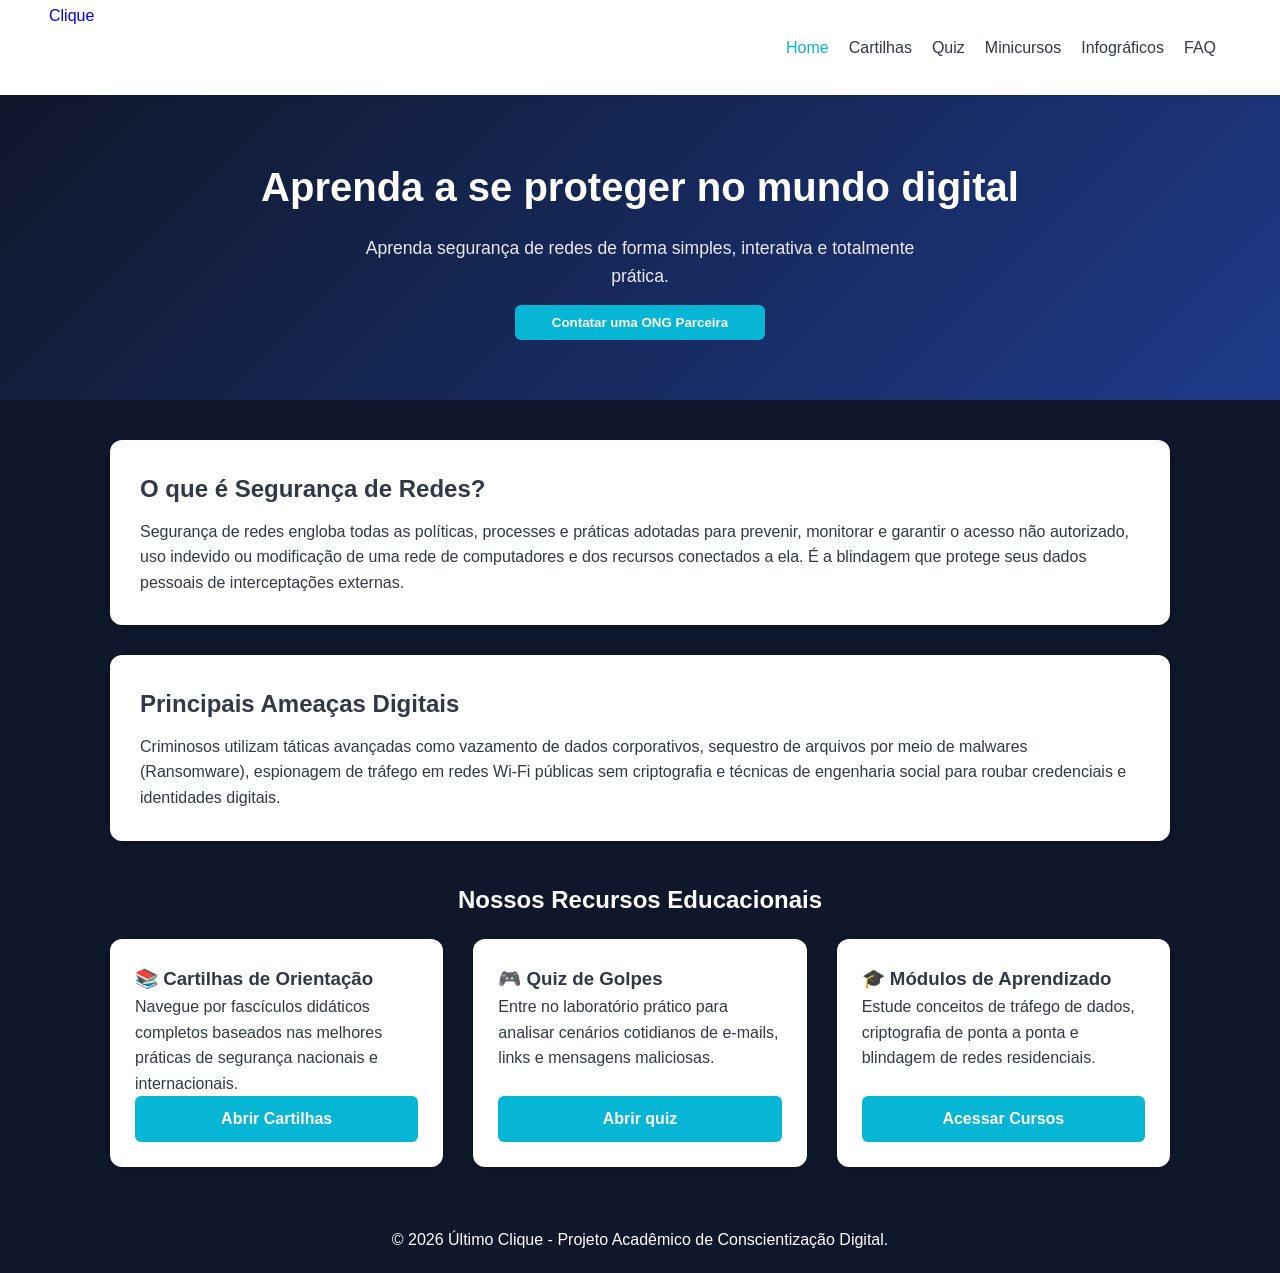
==== src/pages/index.html @ 8b84fd2d "Refatorando paginas e adicionando cores em algunt títulos" ====
<!DOCTYPE html>
<html lang="pt-BR">
<head>
    <meta charset="UTF-8">
    <meta name="viewport" content="width=device-width, initial-scale=1.0">
    <title>Último Clique - Home</title>
    <link rel="stylesheet" href="../css/style.css">
</head>
<body>
    <header>
        <div class="logo">
            <a href="index.html">
                <img src="../assets/img/logo.png" alt="Logotipo Último Clique" class="logo-img">
            </a>
        </div>
        <nav>
            <ul>
                <li><a href="index.html" class="active">Home</a></li>
                <li><a href="cartilhas.html">Cartilhas</a></li>
                 <li><a href="quiz.html">Quiz</a></li>
                <li><a href="minicursos.html">Minicursos</a></li>
                <li><a href="infograficos.html">Infográficos</a></li>
                <li><a href="faq.html">FAQ</a></li>
            </ul>
        </nav>
    </header>

    <section class="hero">
        <h1>Aprenda a se proteger no mundo digital</h1>
        <p>Aprenda segurança de redes de forma simples, interativa e totalmente prática.</p>
        <button class="btn" id="btnOng" style="max-width:250px; margin-top:15px;">Contatar uma ONG Parceira</button>
    </section>

    <main class="container">
        <div class="info-section">
            <h2>O que é Segurança de Redes?</h2>
            <p style="margin-top:10px;">Segurança de redes engloba todas as políticas, processes e práticas adotadas para prevenir, monitorar e garantir o acesso não autorizado, uso indevido ou modificação de uma rede de computadores e dos recursos conectados a ela. É a blindagem que protege seus dados pessoais de interceptações externas.</p>
        </div>

        <div class="info-section">
            <h2>Principais Ameaças Digitais</h2>
            <p style="margin-top:10px;">Criminosos utilizam táticas avançadas como vazamento de dados corporativos, sequestro de arquivos por meio de malwares (Ransomware), espionagem de tráfego em redes Wi-Fi públicas sem criptografia e técnicas de engenharia social para roubar credenciais e identidades digitais.</p>
        </div>

        <h2 style="text-align:center; margin: 40px 0 20px 0;" class="titulo">Nossos Recursos Educacionais</h2>
        
        <div class="grid">
            <div class="card">
                <h3>📚 Cartilhas de Orientação</h3>
                <p>Navegue por fascículos didáticos completos baseados nas melhores práticas de segurança nacionais e internacionais.</p>
                <a href="cartilhas.html" class="btn">Abrir Cartilhas</a>
            </div>
            
            <div class="card">
                <h3>🎮 Quiz de Golpes</h3>
                <p>Entre no laboratório prático para analisar cenários cotidianos de e-mails, links e mensagens maliciosas.</p>
                <a href="quiz.html" class="btn">Abrir quiz</a>
            </div>
            
            <div class="card">
                <h3>🎓 Módulos de Aprendizado</h3>
                <p>Estude conceitos de tráfego de dados, criptografia de ponta a ponta e blindagem de redes residenciais.</p>
                <a href="minicursos.html" class="btn">Acessar Cursos</a>
            </div>
        </div>
    </main>

    <div class="modal" id="ongModal">
        <div class="modal-content">
            <h3>Suporte Specialized</h3>
            <p style="margin:15px 0;">Caso precise reportar alguma infração cibernética ou precise de suporte, entre em contato através do e-mail de apoio institucional de nossa organização parceira:</p>
            <p style="font-weight:bold; color:var(--accent-color); font-size: 1.1rem;">ajuda@ongparceira.org</p>
            <button class="btn" id="closeOng" style="max-width:150px; margin-top:15px;">Fechar</button>
        </div>
    </div>

    <footer>
        <p>&copy; 2026 Último Clique - Projeto Acadêmico de Conscientização Digital.</p>
    </footer>

    <script src="../js/script.js"></script>
</body>
</html>
---- src/css/style.css ----
/* --- CONFIGURAÇÕES GERAIS --- */
* {
    margin: 0;
    padding: 0;
    box-sizing: border-box;
    font-family: 'Segoe UI', Tahoma, Geneva, Verdana, sans-serif;
}

:root {
    --primary-color: #0f172a;   /* Azul Marinho Confiança */
    --accent-color: #06b6d4;     /* Destaques e Links */
    --accent-hover: #1d4ed8;
    --success-color: #10b981;    /* Verde Segurança */
    --bg-light: #0f172a;         /* Branco/Cinza Claro Limpeza */
    --text-dark: #303947;
    --danger-color: #ef4444;
    --card-shadow: 0 4px 6px -1px rgba(0, 0, 0, 0.1), 0 2px 4px -1px rgba(0, 0, 0, 0.06);
}

body {
    background-color: var(--bg-light);
    color: var(--text-dark);
    line-height: 1.6;
    display: flex;
    flex-direction: column;
    min-height: 100vh;
}

/* --- CABEÇALHO --- */
header {
    background-color: white;
    padding: 0 5%;              
    height: 95px;               /* Deixa o header fixo numa altura bonita */
    display: flex;
    justify-content: space-between;
    align-items: center;
    box-shadow: 0 2px 4px rgba(0,0,0,0.05);
    position: sticky;
    top: 0;
    z-index: 100;
}

.logo {
    display: flex;
    align-items: center;
    justify-content: center;
    width: 150px;               /* Cria uma "caixa" com largura fixa para a logo */
    height: 90px;               /* Mesma altura do header */
    overflow: visible;          /* Permite que o desenho da logo se espalhe além do corte invisível */
}

.logo a {
    text-decoration: none;
    display: flex;
    align-items: center;
    justify-content: center;
    width: 100%;
    height: 100%;
}

.logo img {
    height: 160px;              
    width: auto;
    object-fit: contain;
    display: block;
    margin-left: -15px;         
    margin-top: 20px;         
}

nav ul {
    display: flex;
    list-style: none;
    gap: 20px;
}

nav a {
    text-decoration: none;
    color: var(--text-dark);
    font-weight: 500;
    transition: color 0.3s;
}

nav a:hover, nav a.active {
    color: var(--accent-color);
}

/* --- HERO BANNER --- */
.hero {
    background: linear-gradient(135deg, #0f172a 0%, #1e3a8a 100%);
    color: white;
    padding: 60px 5%;
    text-align: center;
}

.hero h1 { font-size: 2.5rem; margin-bottom: 15px; }
.hero p { font-size: 1.1rem; max-width: 600px; margin: 0 auto; opacity: 0.9; }

/* --- CONTEXTO HOME --- */
.info-section {
    background: white;
    padding: 30px;
    border-radius: 12px;
    box-shadow: var(--card-shadow);
    margin-bottom: 30px;
}

/* --- CONTAINER E CARDS --- */
.container {
    max-width: 1100px;
    margin: 40px auto;
    padding: 0 20px;
    flex: 1;
    width: 100%;
}

.grid {
    display: grid;
    grid-template-columns: repeat(auto-fit, minmax(300px, 1fr));
    gap: 30px;
}

.card {
    background: white;
    border-radius: 12px;
    padding: 25px;
    box-shadow: var(--card-shadow);
    display: flex;
    flex-direction: column;
    justify-content: space-between;
    transition: transform 0.2s, border-color 0.3s;
}

.card h2 {
    font-size: 1.3rem;
    color: var(--primary-color);
    margin-bottom: 10px;
}

.card:hover {
    transform: translateY(-2px);
}

.card.concluido {
    border-left: 6px solid var(--success-color);
    background-color: #f0fdf4;
}

/* --- CONTÊNDOR DE VÍDEO (MINICURSOS) --- */
.video-wrapper {
    position: relative;
    padding-bottom: 56.25%; /* Proporção 16:9 */
    height: 0;
    overflow: hidden;
    border-radius: 8px;
    background: #000;
    margin-bottom: 15px;
}

.video-wrapper iframe {
    position: absolute;
    top: 0;
    left: 0;
    width: 100%;
    height: 100%;
    border: 0;
}

/* --- BOTÕES --- */
.btn {
    background-color: var(--accent-color);
    color: white;
    padding: 10px 20px;
    border: none;
    border-radius: 6px;
    font-weight: 600;
    cursor: pointer;
    text-align: center;
    text-decoration: none;
    transition: background 0.2s;
    display: inline-block;
    width: 100%;
    margin-top: auto; /* Garante alinhamento do botão no fim do card */
}

.btn:hover { background-color: var(--accent-hover); }
.btn-secondary { background-color: #cbd5e1; color: #1e293b; }
.btn-secondary:hover { background-color: #b4f4d2; }

.btn-check.feito {
    background-color: var(--success-color);
}

/* --- CONTEÚDO EXPANSÍVEL DOS MINICURSOS --- */
.curso-conteudo {
    margin-top: 15px;
    padding-top: 15px;
    border-top: 1px dashed #e2e8f0;
    display: none;
}

.curso-conteudo.ativo {
    display: block;
}

/* --- BARRA DE PROGRESSO --- */
.progress-container {
    background: #e2e8f0;
    border-radius: 10px;
    height: 16px;
    width: 100%;
    margin-bottom: 25px;
    overflow: hidden;
}

.progress-bar {
    background: linear-gradient(90deg, #10b981 0%, #059669 100%);
    width: 0%;
    height: 100%;
    transition: width 0.5s ease-in-out;
}

/* --- SIMULADOR DE GOLPES (QUIZ) --- */
.quiz-box {
    background: white;
    padding: 30px;
    border-radius: 12px;
    box-shadow: var(--card-shadow);
}

.options-container {
    margin: 20px 0;
    display: flex;
    flex-direction: column;
    gap: 10px;
}

.option-btn {
    padding: 15px;
    border: 2px solid #e2e8f0;
    border-radius: 8px;
    background: white;
    cursor: pointer;
    text-align: left;
    font-size: 1rem;
    transition: all 0.2s;
}

.option-btn:hover { border-color: var(--accent-color); background: #f8fafc; }
.correct { background-color: #d1fae5 !important; border-color: var(--success-color) !important; color: #065f46; }
.wrong { background-color: #fee2e2 !important; border-color: var(--danger-color) !important; color: #991b1b; }

/* --- EXIBIÇÃO DE INFOGRÁFICOS --- */
.infografico-wrapper {
    width: 100%;
    height: 350px;
    overflow-y: auto;
    border: 1px solid #e2e8f0;
    border-radius: 8px;
    margin-bottom: 15px;
    background-color: #f1f5f9;
}

.infografico-wrapper img {
    width: 100%;
    height: auto;
    display: block;
}

/* --- FAQ ACCORDION --- */
.faq-item {
    background: white;
    margin-bottom: 15px;
    border-radius: 8px;
    box-shadow: var(--card-shadow);
    overflow: hidden;
}

.faq-question {
    padding: 20px;
    font-weight: 600;
    cursor: pointer;
    background: #f1f5f9;
    display: flex;
    justify-content: space-between;
}

.faq-answer {
    padding: 0 20px;
    max-height: 0;
    overflow: hidden;
    transition: max-height 0.3s ease, padding 0.3s ease;
}

/* --- ARTIGO DETALHADO --- */
.artigo {
    background: white;
    padding: 40px;
    border-radius: 12px;
    box-shadow: var(--card-shadow);
}
.artigo h2 { margin: 25px 0 10px 0; color: var(--primary-color); }
.artigo p { margin-bottom: 15px; color: #475569; }
.artigo ul, .artigo ol { margin-left: 20px; margin-bottom: 15px; color: #475569; }

/* --- MODAL --- */
.modal {
    display: none;
    position: fixed;
    top: 0; left: 0; width: 100%; height: 100%;
    background: rgba(0,0,0,0.5);
    justify-content: center; align-items: center;
    z-index: 1000;
}
.modal-content { background: white; padding: 30px; border-radius: 12px; max-width: 500px; text-align: center; }

/* --- RODAPÉ --- */
footer {
    background-color: var(--primary-color);
    color: white;
    padding: 20px;
    text-align: center;
    margin-top: auto;
}

.titulo {
    color: #ffffff;
}
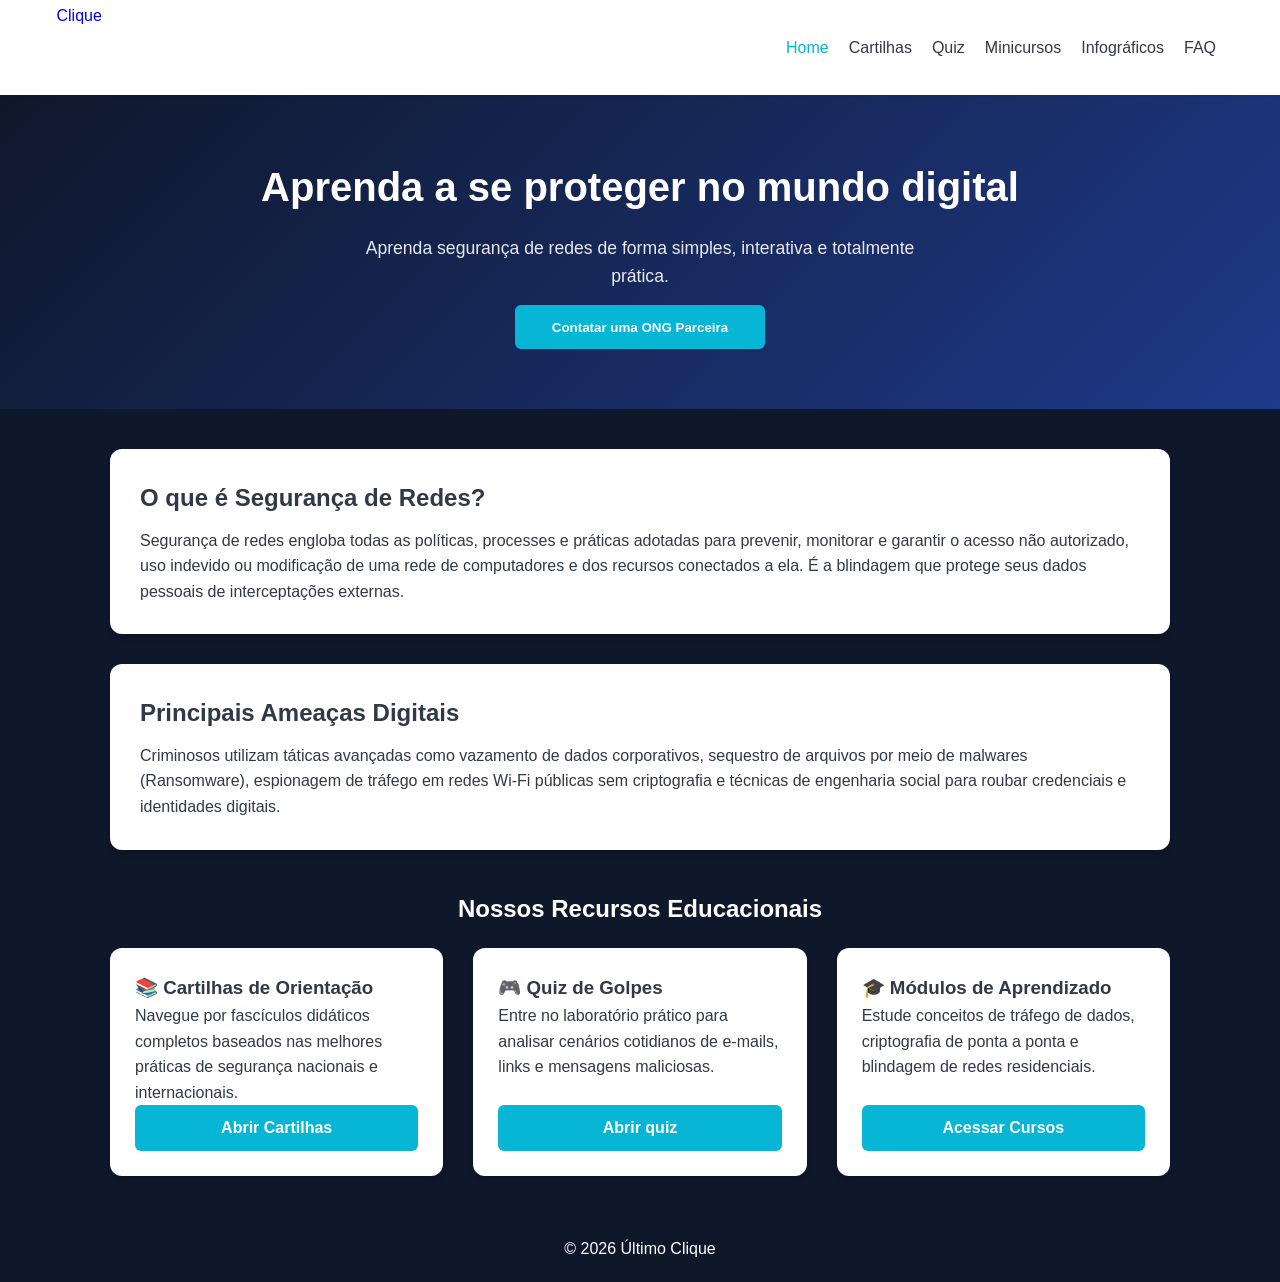
==== commit 296701da: "Implementando responsividade para celulares e tablets" ====
--- a/src/pages/index.html
+++ b/src/pages/index.html
@@ -13,7 +13,12 @@
                 <img src="../assets/img/logo.png" alt="Logotipo Último Clique" class="logo-img">
             </a>
         </div>
-        <nav>
+        <button class="menu-toggle" type="button" aria-label="Abrir menu" aria-expanded="false" aria-controls="menu-principal">
+            <span></span>
+            <span></span>
+            <span></span>
+        </button>
+        <nav id="menu-principal">
             <ul>
                 <li><a href="index.html" class="active">Home</a></li>
                 <li><a href="cartilhas.html">Cartilhas</a></li>
@@ -75,7 +80,7 @@
     </div>
 
     <footer>
-        <p>&copy; 2026 Último Clique - Projeto Acadêmico de Conscientização Digital.</p>
+        <p>&copy; 2026 Último Clique</p>
     </footer>
 
     <script src="../js/script.js"></script>
--- a/src/css/style.css
+++ b/src/css/style.css
@@ -65,6 +65,40 @@
     display: block;
     margin-left: -15px;         
     margin-top: 20px;         
+}
+
+
+.menu-toggle {
+    display: none;
+    width: 44px;
+    height: 44px;
+    padding: 10px;
+    border: 0;
+    border-radius: 6px;
+    background: transparent;
+    cursor: pointer;
+}
+
+.menu-toggle span {
+    display: block;
+    width: 100%;
+    height: 2px;
+    margin: 5px 0;
+    border-radius: 2px;
+    background-color: var(--primary-color);
+    transition: transform 0.2s ease, opacity 0.2s ease;
+}
+
+.menu-toggle.ativo span:nth-child(1) {
+    transform: translateY(7px) rotate(45deg);
+}
+
+.menu-toggle.ativo span:nth-child(2) {
+    opacity: 0;
+}
+
+.menu-toggle.ativo span:nth-child(3) {
+    transform: translateY(-7px) rotate(-45deg);
 }
 
 nav ul {
@@ -324,4 +358,321 @@
 
 .titulo {
     color: #ffffff;
-}+}
+
+/* --- RESPONSIVIDADE --- */
+html {
+    max-width: 100%;
+    overflow-x: hidden;
+}
+
+body {
+    max-width: 100%;
+    overflow-x: hidden;
+}
+
+img,
+video,
+iframe {
+    max-width: 100%;
+}
+
+nav {
+    min-width: 0;
+}
+
+nav ul {
+    flex-wrap: wrap;
+    justify-content: flex-end;
+}
+
+.grid {
+    grid-template-columns: repeat(auto-fit, minmax(min(300px, 100%), 1fr));
+}
+
+.card,
+.info-section,
+.quiz-box,
+.artigo,
+.modal-content {
+    min-width: 0;
+    overflow-wrap: anywhere;
+}
+
+.btn,
+.option-btn {
+    min-height: 44px;
+}
+
+.faq-question {
+    gap: 16px;
+}
+
+.faq-question span {
+    flex: 0 0 auto;
+}
+
+.modal {
+    padding: 20px;
+}
+
+.modal-content {
+    width: min(100%, 500px);
+    max-height: calc(100vh - 40px);
+    overflow-y: auto;
+}
+
+:where(a, button):focus-visible {
+    outline: 3px solid var(--accent-color);
+    outline-offset: 3px;
+}
+
+@media (max-width: 900px) {
+    header {
+        height: auto;
+        min-height: 95px;
+        padding: 8px 4%;
+        gap: 8px 24px;
+        flex-wrap: wrap;
+    }
+
+    .logo {
+        flex: 0 0 135px;
+        width: 135px;
+        height: 80px;
+    }
+
+    .logo img {
+        height: 140px;
+        margin-top: 18px;
+    }
+
+    nav {
+        flex: 1 1 560px;
+    }
+
+    nav ul {
+        gap: 8px 16px;
+    }
+
+    .hero {
+        padding: 48px 5%;
+    }
+
+    .hero h1 {
+        font-size: clamp(2rem, 5vw, 2.5rem);
+    }
+
+    .container {
+        margin: 32px auto;
+    }
+}
+
+@media (max-width: 600px) {
+    header {
+        position: static;
+        flex-direction: column;
+        padding: 4px 16px 14px;
+        gap: 0;
+    }
+
+    .logo {
+        flex-basis: 76px;
+        height: 76px;
+    }
+
+    .logo img {
+        height: 128px;
+        margin-left: 0;
+        margin-top: 14px;
+    }
+
+    nav {
+        width: 100%;
+    }
+
+    nav ul {
+        justify-content: center;
+        gap: 6px 14px;
+    }
+
+    nav a {
+        display: block;
+        padding: 6px 2px;
+        font-size: 0.9rem;
+    }
+
+    .hero {
+        padding: 36px 20px;
+    }
+
+    .hero h1 {
+        font-size: clamp(1.75rem, 9vw, 2.15rem);
+        line-height: 1.2;
+    }
+
+    .hero p {
+        font-size: 1rem;
+    }
+
+    .container {
+        margin: 24px auto;
+        padding: 0 16px;
+    }
+
+    .grid {
+        gap: 20px;
+    }
+
+    .card,
+    .info-section,
+    .quiz-box {
+        padding: 20px;
+    }
+
+    .artigo {
+        padding: 24px 20px;
+    }
+
+    .artigo h1 {
+        font-size: clamp(1.6rem, 8vw, 2rem);
+        line-height: 1.25;
+    }
+
+    .artigo h2 {
+        font-size: 1.25rem;
+    }
+
+    .artigo ul,
+    .artigo ol {
+        margin-left: 18px;
+    }
+
+    .option-btn,
+    .faq-question {
+        padding: 16px;
+    }
+
+    .infografico-wrapper {
+        height: min(350px, 70vh);
+    }
+
+    .modal {
+        padding: 16px;
+    }
+
+    .modal-content {
+        padding: 24px 20px;
+        max-height: calc(100vh - 32px);
+    }
+
+    footer {
+        padding: 18px 16px;
+        font-size: 0.9rem;
+    }
+}
+
+@media (max-width: 360px) {
+    nav ul {
+        gap: 4px 10px;
+    }
+
+    nav a {
+        font-size: 0.84rem;
+    }
+
+    .hero,
+    .container {
+        padding-left: 12px;
+        padding-right: 12px;
+    }
+
+    .card,
+    .info-section,
+    .quiz-box,
+    .artigo,
+    .modal-content {
+        padding-left: 16px;
+        padding-right: 16px;
+    }
+
+    .btn {
+        padding-left: 14px;
+        padding-right: 14px;
+    }
+}
+
+/* --- MENU MOBILE --- */
+@media (max-width: 600px) {
+    header {
+        position: sticky;
+        min-height: 68px;
+        height: 68px;
+        padding: 0 16px;
+        flex-direction: row;
+        flex-wrap: nowrap;
+        gap: 12px;
+    }
+
+    .logo {
+        flex: 0 0 112px;
+        width: 112px;
+        height: 64px;
+        justify-content: flex-start;
+        overflow: hidden;
+    }
+
+    .logo img {
+        width: 112px;
+        height: auto;
+        max-height: 100px;
+        margin: 8px 0 0 -5px;
+    }
+
+    .menu-toggle {
+        display: block;
+        flex: 0 0 44px;
+        margin-left: auto;
+    }
+
+    header nav {
+        position: absolute;
+        top: 100%;
+        left: 0;
+        width: 100%;
+        max-height: 0;
+        overflow: hidden;
+        background-color: white;
+        box-shadow: 0 8px 12px rgba(15, 23, 42, 0.12);
+        visibility: hidden;
+        opacity: 0;
+        transition: max-height 0.25s ease, opacity 0.2s ease, visibility 0.2s ease;
+    }
+
+    header nav.ativo {
+        max-height: 360px;
+        visibility: visible;
+        opacity: 1;
+    }
+
+    header nav ul {
+        flex-direction: column;
+        align-items: stretch;
+        gap: 0;
+        padding: 8px 16px 16px;
+    }
+
+    header nav a {
+        display: block;
+        padding: 10px 12px;
+        border-radius: 6px;
+        font-size: 0.95rem;
+        text-align: left;
+    }
+
+    header nav a:hover,
+    header nav a.active {
+        background-color: #f1f5f9;
+    }
+}
+
